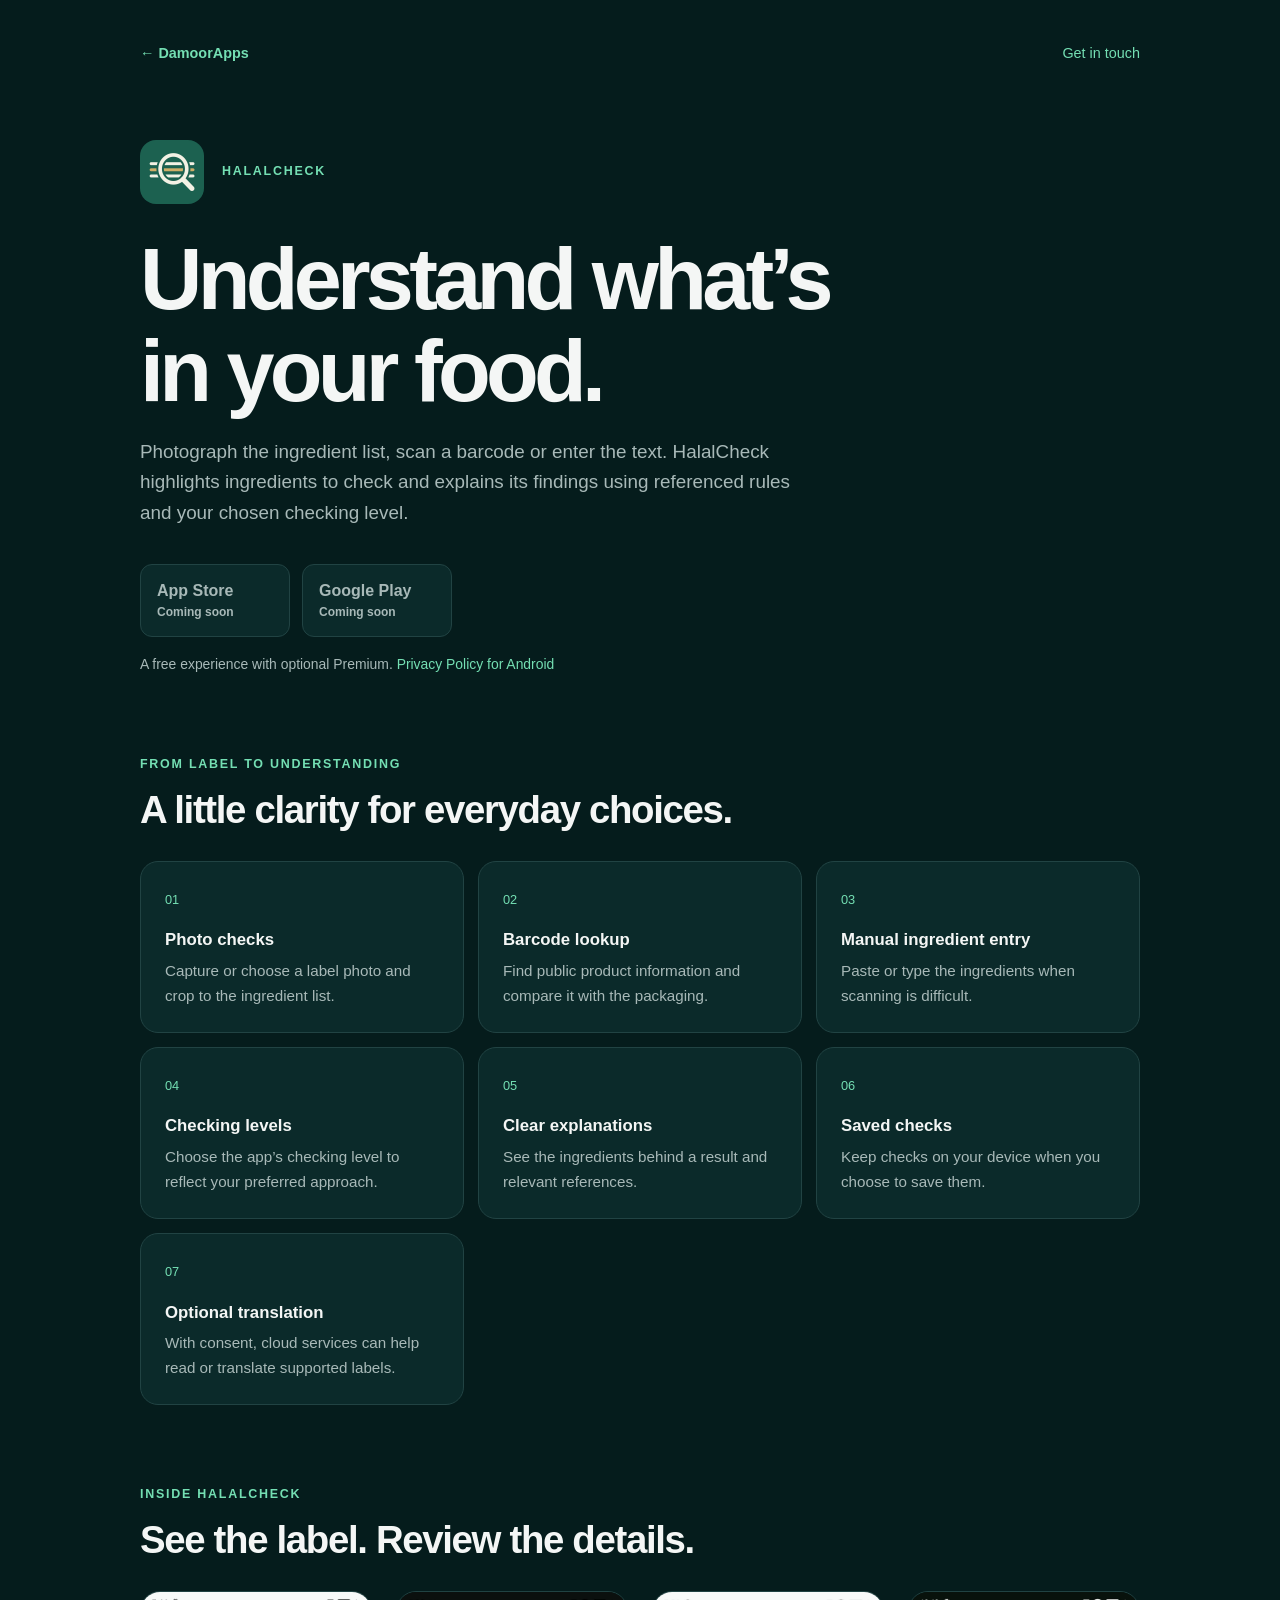
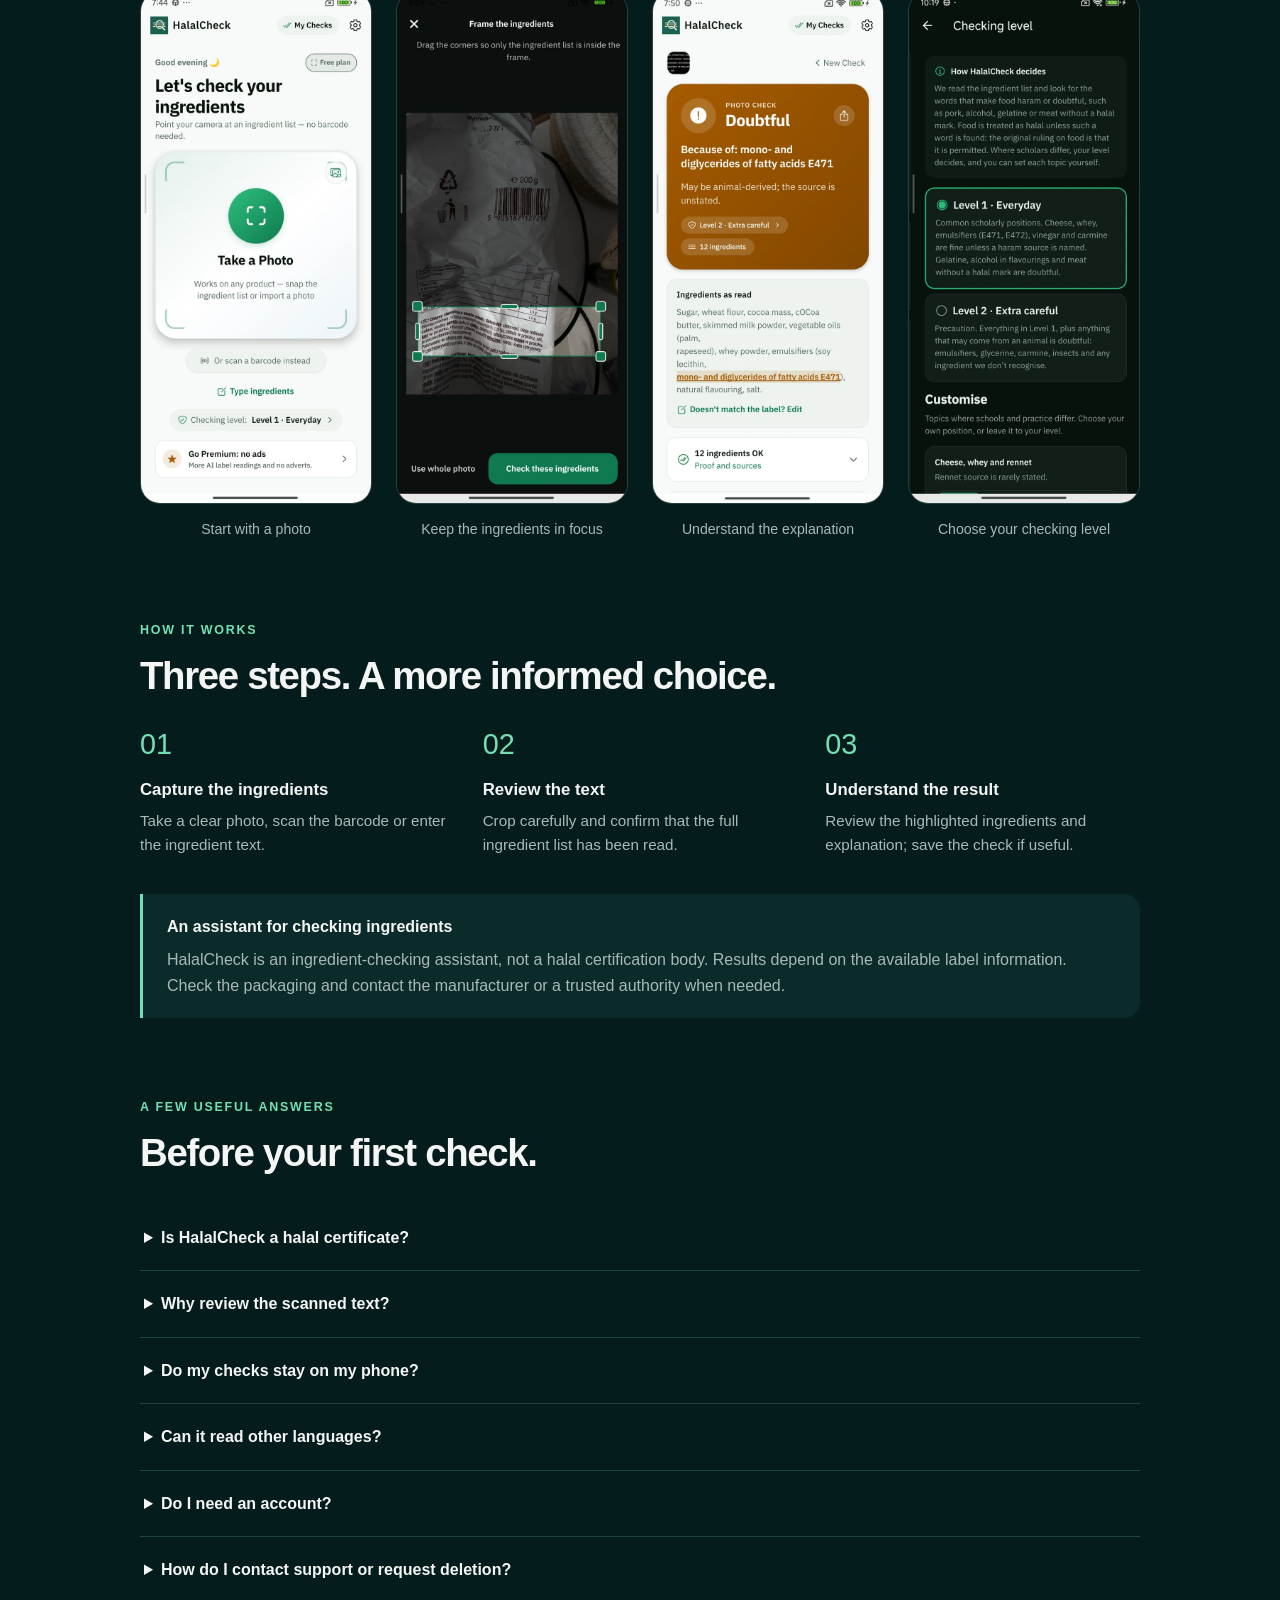
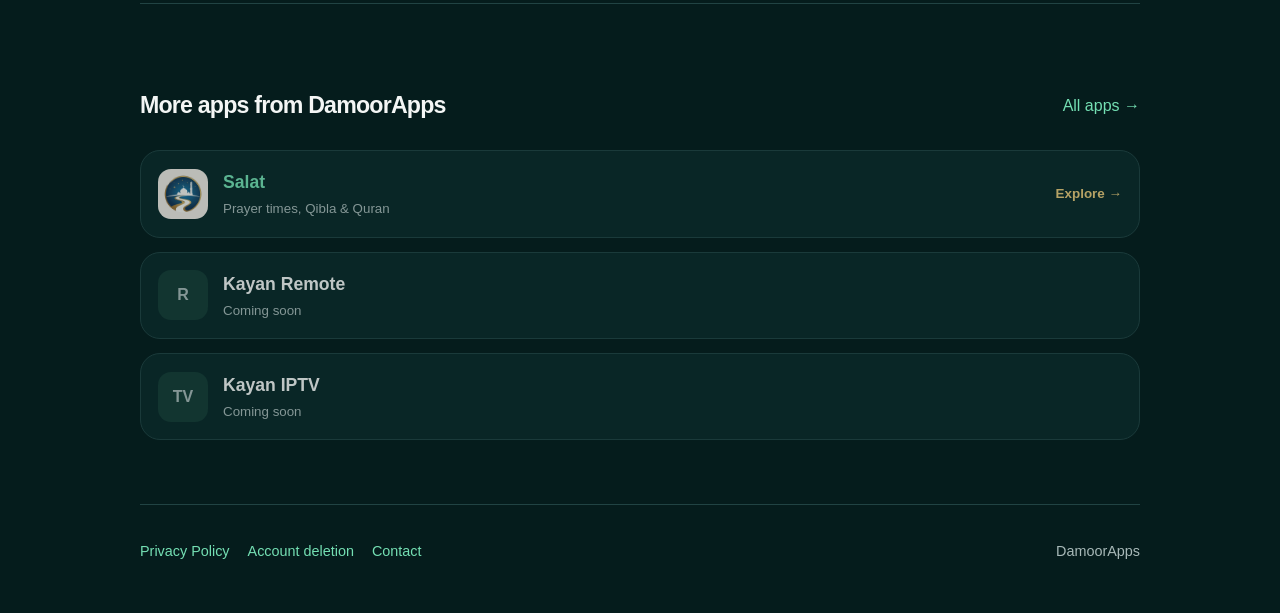
==== halalcheck/index.html @ dad69e05 "Add HalalCheck pages and refresh Salat store links and screenshots" ====
<!doctype html>
<html lang="en"><head><meta charset="utf-8"><meta name="viewport" content="width=device-width,initial-scale=1"><title>HalalCheck — Understand what’s in your food | DamoorApps</title><meta name="description" content="Photograph ingredients, scan a barcode or enter text. Review highlighted ingredients, explanations and references with HalalCheck."><link rel="canonical" href="https://damoorapps.com/halalcheck/"><meta property="og:type" content="website"><meta property="og:title" content="HalalCheck — Understand what’s in your food | DamoorApps"><meta property="og:description" content="Photograph ingredients, scan a barcode or enter text. Review highlighted ingredients, explanations and references with HalalCheck."><meta property="og:url" content="https://damoorapps.com/halalcheck/"><meta property="og:image" content="https://damoorapps.com/assets/halalcheck/icon.png"><meta property="og:image:alt" content="HalalCheck app icon"><meta name="twitter:card" content="summary"><link rel="stylesheet" href="/site.css"></head>
<body class="halalcheck-page"><a class="skip-link" href="#main">Skip to content</a><main id="main" class="wrap product-wrap">
<nav class="product-nav" aria-label="Page navigation"><a class="back" href="/#apps">← DamoorApps</a><a href="mailto:halalcheck@damoorapps.com">Get in touch</a></nav>
<section class="hc-hero" aria-labelledby="hero-title"><div class="app-identity"><img class="app-icon" src="/assets/halalcheck/icon.png" width="128" height="128" alt="HalalCheck app icon"><p class="eyebrow">HalalCheck</p></div><h1 id="hero-title">Understand what’s<br class="desktop-break"> in your food.</h1><p class="lead">Photograph the ingredient list, scan a barcode or enter the text. HalalCheck highlights ingredients to check and explains its findings using referenced rules and your chosen checking level.</p><div class="downloads" aria-label="Store availability"><div class="store unavailable">App Store <small>Coming soon</small></div><div class="store unavailable">Google Play <small>Coming soon</small></div></div><p class="store-note">A free experience with optional Premium. <a href="/halalcheck/privacy/">Privacy Policy for Android</a></p></section>
<section class="section-block" aria-labelledby="features-title"><p class="eyebrow">From label to understanding</p><h2 id="features-title">A little clarity for everyday choices.</h2><div class="feature-grid"><article class="feature-card"><span class="feature-number" aria-hidden="true">01</span><h3>Photo checks</h3><p>Capture or choose a label photo and crop to the ingredient list.</p></article><article class="feature-card"><span class="feature-number" aria-hidden="true">02</span><h3>Barcode lookup</h3><p>Find public product information and compare it with the packaging.</p></article><article class="feature-card"><span class="feature-number" aria-hidden="true">03</span><h3>Manual ingredient entry</h3><p>Paste or type the ingredients when scanning is difficult.</p></article><article class="feature-card"><span class="feature-number" aria-hidden="true">04</span><h3>Checking levels</h3><p>Choose the app’s checking level to reflect your preferred approach.</p></article><article class="feature-card"><span class="feature-number" aria-hidden="true">05</span><h3>Clear explanations</h3><p>See the ingredients behind a result and relevant references.</p></article><article class="feature-card"><span class="feature-number" aria-hidden="true">06</span><h3>Saved checks</h3><p>Keep checks on your device when you choose to save them.</p></article><article class="feature-card"><span class="feature-number" aria-hidden="true">07</span><h3>Optional translation</h3><p>With consent, cloud services can help read or translate supported labels.</p></article></div></section>
<section class="section-block" aria-labelledby="screens-title"><p class="eyebrow">Inside HalalCheck</p><h2 id="screens-title">See the label. Review the details.</h2><div class="screenshot-grid"><figure><img src="/assets/halalcheck/home.webp" width="648" height="1440" loading="lazy" decoding="async" alt="HalalCheck home with photo, barcode and manual ingredient entry"><figcaption>Start with a photo</figcaption></figure><figure><img src="/assets/halalcheck/crop.webp" width="648" height="1440" loading="lazy" decoding="async" alt="HalalCheck adjustable crop frame around a food label’s ingredient list"><figcaption>Keep the ingredients in focus</figcaption></figure><figure><img src="/assets/halalcheck/result.webp" width="648" height="1440" loading="lazy" decoding="async" alt="HalalCheck result highlighting E471 as doubtful at checking level 2, with the ingredient list and explanation"><figcaption>Understand the explanation</figcaption></figure><figure><img src="/assets/halalcheck/levels.webp" width="648" height="1440" loading="lazy" decoding="async" alt="HalalCheck checking-level settings showing Everyday and Extra careful options"><figcaption>Choose your checking level</figcaption></figure></div></section>
<section class="section-block" aria-labelledby="how-title"><p class="eyebrow">How it works</p><h2 id="how-title">Three steps. A more informed choice.</h2><ol class="steps"><li><h3>Capture the ingredients</h3><p>Take a clear photo, scan the barcode or enter the ingredient text.</p></li><li><h3>Review the text</h3><p>Crop carefully and confirm that the full ingredient list has been read.</p></li><li><h3>Understand the result</h3><p>Review the highlighted ingredients and explanation; save the check if useful.</p></li></ol><aside class="product-limit"><h3>An assistant for checking ingredients</h3><p>HalalCheck is an ingredient-checking assistant, not a halal certification body. Results depend on the available label information. Check the packaging and contact the manufacturer or a trusted authority when needed.</p></aside></section>
<section class="section-block faq" aria-labelledby="faq-title"><p class="eyebrow">A few useful answers</p><h2 id="faq-title">Before your first check.</h2><details><summary>Is HalalCheck a halal certificate?</summary><p>No. It helps you review ingredients and references; it does not certify products.</p></details><details><summary>Why review the scanned text?</summary><p>Blurry, folded or incomplete labels can lead to missing ingredients. Review and correct the full ingredient list before relying on a result.</p></details><details><summary>Do my checks stay on my phone?</summary><p>Saved history is local. Optional cloud operations and barcode lookup process some information online. Read the <a href="/halalcheck/privacy/">Android privacy policy</a> for details.</p></details><details><summary>Can it read other languages?</summary><p>Supported local recognition varies. Optional cloud reading or translation requires consent and an internet connection. The interface supports English, Arabic, French, Turkish, Urdu, Indonesian and Malay.</p></details><details><summary>Do I need an account?</summary><p>Basic local checks do not require one. Account and Premium features depend on availability.</p></details><details><summary>How do I contact support or request deletion?</summary><p>Email <a href="mailto:halalcheck@damoorapps.com">halalcheck@damoorapps.com</a>. You can <a href="/halalcheck/privacy/#account-deletion">request account deletion</a> without reinstalling the app.</p></details></section>
<section class="section-block more-apps" aria-labelledby="more-title"><div class="section-top"><h2 id="more-title">More apps from DamoorApps</h2><a href="/#apps">All apps →</a></div><div class="cards"><a class="app-card" href="/salat/"><img src="/salat-icon.png" width="50" height="50" loading="lazy" alt="Salat app icon"><span><strong>Salat</strong><small>Prayer times, Qibla &amp; Quran</small></span><b>Explore →</b></a><div class="app-card"><span class="app-monogram" aria-hidden="true">R</span><span><strong>Kayan Remote</strong><small>Coming soon</small></span></div><div class="app-card"><span class="app-monogram" aria-hidden="true">TV</span><span><strong>Kayan IPTV</strong><small>Coming soon</small></span></div></div></section>
<footer class="site-footer"><a href="/halalcheck/privacy/">Privacy Policy</a><a href="/halalcheck/privacy/#account-deletion">Account deletion</a><a href="mailto:halalcheck@damoorapps.com">Contact</a><span>DamoorApps</span></footer></main></body></html>
---- site.css ----
:root{--bg:#051c1c;--surface:#0b2a2a;--line:#214343;--gold:#e8c87a;--text:#f4f6f5;--muted:#a8b9b8}*{box-sizing:border-box}body{margin:0;background:var(--bg);color:var(--text);font-family:Inter,-apple-system,BlinkMacSystemFont,"Segoe UI",sans-serif;line-height:1.6}.wrap{width:min(100% - 40px,760px);margin:auto;padding:72px 0 40px}h1{font-size:clamp(2.45rem,10vw,5.2rem);line-height:1;letter-spacing:-.065em;margin:0 0 20px}h2{font-size:1.35rem;margin-top:38px}.eyebrow{color:var(--gold);font-size:.78rem;font-weight:800;letter-spacing:.14em;text-transform:uppercase;margin:0 0 18px}.lead{font-size:1.18rem;color:var(--muted);margin:0}.gold{color:var(--gold)}.back,a{color:var(--gold);text-decoration:none}.back{display:inline-block;margin-bottom:46px;font-weight:700}.cards{display:grid;gap:14px;margin-top:45px}.app-card{display:flex;align-items:center;gap:15px;border:1px solid var(--line);border-radius:20px;padding:17px;background:var(--surface);color:var(--text)}.app-card:hover{border-color:var(--gold)}.app-card img,.placeholder-icon{width:50px;height:50px;border-radius:13px;flex:none}.placeholder-icon{display:grid;place-items:center;background:#153838;color:var(--gold);font-weight:800;font-size:1.3rem}.app-card span:nth-child(2){display:grid;gap:2px;flex:1}.app-card strong{font-size:1.1rem}.app-card small,footer{color:var(--muted)}.app-card b,.app-card em{color:var(--gold);font-style:normal;font-size:.84rem;white-space:nowrap}.app-card:not(.live){opacity:.78}footer{display:flex;gap:11px;flex-wrap:wrap;margin-top:62px;font-size:.9rem}.hero{display:flex;gap:24px;align-items:center}.app-icon{width:94px;height:94px;border-radius:23px;flex:none}.hero h1{font-size:clamp(2.3rem,8vw,4.3rem)}.intro{font-size:1.13rem;color:var(--muted);max-width:660px;margin:44px 0 20px}.features{display:grid;grid-template-columns:repeat(2,minmax(0,1fr));gap:8px 18px;padding:0;margin:0;list-style:none}.features li{color:var(--text)}.features li:before{content:"•";color:var(--gold);margin-right:9px}.screens{display:flex;gap:14px;overflow-x:auto;margin:50px -20px 0;padding:0 20px 10px;scroll-snap-type:x mandatory}.screens img{width:202px;height:auto;flex:none;border-radius:22px;border:1px solid var(--line);scroll-snap-align:start}.downloads{display:flex;gap:12px;flex-wrap:wrap;margin-top:36px}.store{border:1px solid var(--line);border-radius:12px;padding:13px 16px;color:var(--text);font-weight:700;background:var(--surface)}.store small{display:block;color:var(--muted);font-size:.75rem}.disabled{opacity:.7;cursor:default}.policy{max-width:720px}.policy h1{font-size:clamp(2.4rem,8vw,4rem)}.policy h2{color:var(--gold)}.policy p,.policy li{color:var(--muted)}.policy ul{padding-left:20px}.updated{font-size:.9rem;margin-bottom:35px}.coming{min-height:80vh;display:grid;align-content:center}.coming .back{position:absolute;top:40px}@media(max-width:450px){.wrap{padding-top:56px}.hero{align-items:flex-start}.app-icon{width:72px;height:72px;border-radius:18px}.features{grid-template-columns:1fr}.hero{gap:17px}}

/* HalalCheck product pages and shared accessibility improvements. */
:focus-visible{outline:3px solid #e8c87a;outline-offset:5px}html{scroll-padding-top:24px}a:hover{text-decoration:underline}footer{display:flex;flex-wrap:wrap;gap:8px 18px;margin-top:44px}footer a{display:inline-flex;align-items:center;min-height:44px}.skip-link{position:fixed;top:8px;left:12px;z-index:10;background:var(--surface);padding:12px;transform:translateY(-150%)}.skip-link:focus{transform:none}.apple-store{padding:0;background:transparent;border:0;display:inline-flex;align-items:center;min-height:50px}.apple-store img{display:block;width:150px;height:50px}.halalcheck-page{--accent:#74dfb3}.halalcheck-page a,.halalcheck-page .eyebrow,.halalcheck-card b{color:var(--accent,#74dfb3)}.halalcheck-page .product-wrap{width:min(100% - 40px,1000px);padding-top:32px}.product-nav{display:flex;align-items:center;justify-content:space-between;gap:16px;margin-bottom:64px}.product-nav a{display:inline-flex;align-items:center;min-height:44px;font-size:.9rem}.product-nav .back{margin:0}.app-identity{display:flex;align-items:center;gap:18px;margin-bottom:30px}.app-identity .app-icon{width:64px;height:64px;border-radius:16px}.app-identity .eyebrow{margin:0}.hc-hero h1{font-size:clamp(2.7rem,7vw,5.4rem);line-height:1.06;letter-spacing:-.055em;max-width:820px}.hc-hero .lead{max-width:680px}.store-note{font-size:.87rem;color:var(--muted);margin-top:16px}.unavailable{opacity:1;color:var(--muted);min-width:150px}.section-block{margin-top:80px}.section-block h2{font-size:clamp(1.65rem,3.6vw,2.4rem);line-height:1.2;letter-spacing:-.035em;margin:0 0 28px}.section-block .eyebrow{margin-bottom:12px}.feature-grid{display:grid;grid-template-columns:repeat(3,minmax(0,1fr));gap:14px}.feature-card{border:1px solid var(--line);background:var(--surface);border-radius:18px;padding:24px}.feature-number{color:var(--accent);font-size:.8rem}.feature-card h3,.steps h3{font-size:1.05rem;margin:18px 0 8px;line-height:1.3}.feature-card p,.steps p{font-size:.95rem;margin:0;color:var(--muted)}.screenshot-grid{display:grid;grid-template-columns:repeat(4,minmax(0,1fr));gap:24px}.screenshot-grid figure{margin:0;min-width:0}.screenshot-grid img{display:block;width:100%;height:auto;border:1px solid var(--line);border-radius:20px}.screenshot-grid figcaption{color:var(--muted);font-size:.88rem;margin-top:14px;text-align:center}.steps{display:grid;grid-template-columns:repeat(3,minmax(0,1fr));list-style:none;counter-reset:step;gap:28px;padding:0}.steps li{counter-increment:step}.steps li:before{content:"0" counter(step);display:block;color:var(--accent);font-size:1.8rem;line-height:1.2}.product-limit{border-left:3px solid var(--accent);background:var(--surface);padding:20px 24px;margin-top:36px;border-radius:0 16px 16px 0}.product-limit h3{font-size:1rem;margin:0 0 8px}.product-limit p{color:var(--muted);margin:0}.faq details{border-bottom:1px solid var(--line)}.faq summary{cursor:pointer;font-weight:650;padding:20px 4px;min-height:48px}.faq details p{color:var(--muted);margin:0;padding:0 4px 20px}.section-top{display:flex;justify-content:space-between;gap:18px;align-items:center}.section-top h2{font-size:1.45rem;margin:0}.section-top a{flex:none;min-height:44px;display:inline-flex;align-items:center}.more-apps .cards{margin-top:22px}.app-monogram{width:50px;height:50px;border-radius:13px;background:#163c36;display:grid;place-items:center;color:var(--muted);flex:none;font-weight:700}.site-footer{border-top:1px solid var(--line);padding-top:24px;margin-top:64px;font-size:.9rem}.site-footer span{margin-left:auto;display:inline-flex;align-items:center;min-height:44px}.halalcheck-page.policy h2,.halalcheck-page .policy h2{color:var(--accent)}.policy a{overflow-wrap:anywhere}.policy h2{scroll-margin-top:24px}.deletion-link{display:inline-flex;align-items:center;min-height:44px;text-decoration:underline}.halalcheck-card:hover{border-color:#74dfb3}
@media(max-width:700px){.feature-grid{grid-template-columns:repeat(2,minmax(0,1fr))}.screenshot-grid{grid-template-columns:repeat(2,minmax(0,1fr));gap:24px}.product-nav{margin-bottom:44px}.hc-hero h1{font-size:clamp(2.7rem,9vw,4.8rem)}.section-block{margin-top:60px}.section-top{align-items:flex-start;flex-wrap:wrap}}
@media(max-width:450px){.desktop-break{display:none}.feature-grid,.steps{grid-template-columns:1fr}.feature-card{padding:20px}.steps{gap:26px}.screenshot-grid{grid-template-columns:1fr;gap:30px}.screenshot-grid figure{width:min(100%,285px);margin:auto}.product-nav{gap:8px}.product-nav a{font-size:.85rem}.site-footer span{width:100%;margin:0}.app-card{gap:12px;padding:14px}.app-card b{font-size:.75rem}.app-card small{font-size:.78rem}.section-top h2{max-width:260px}}
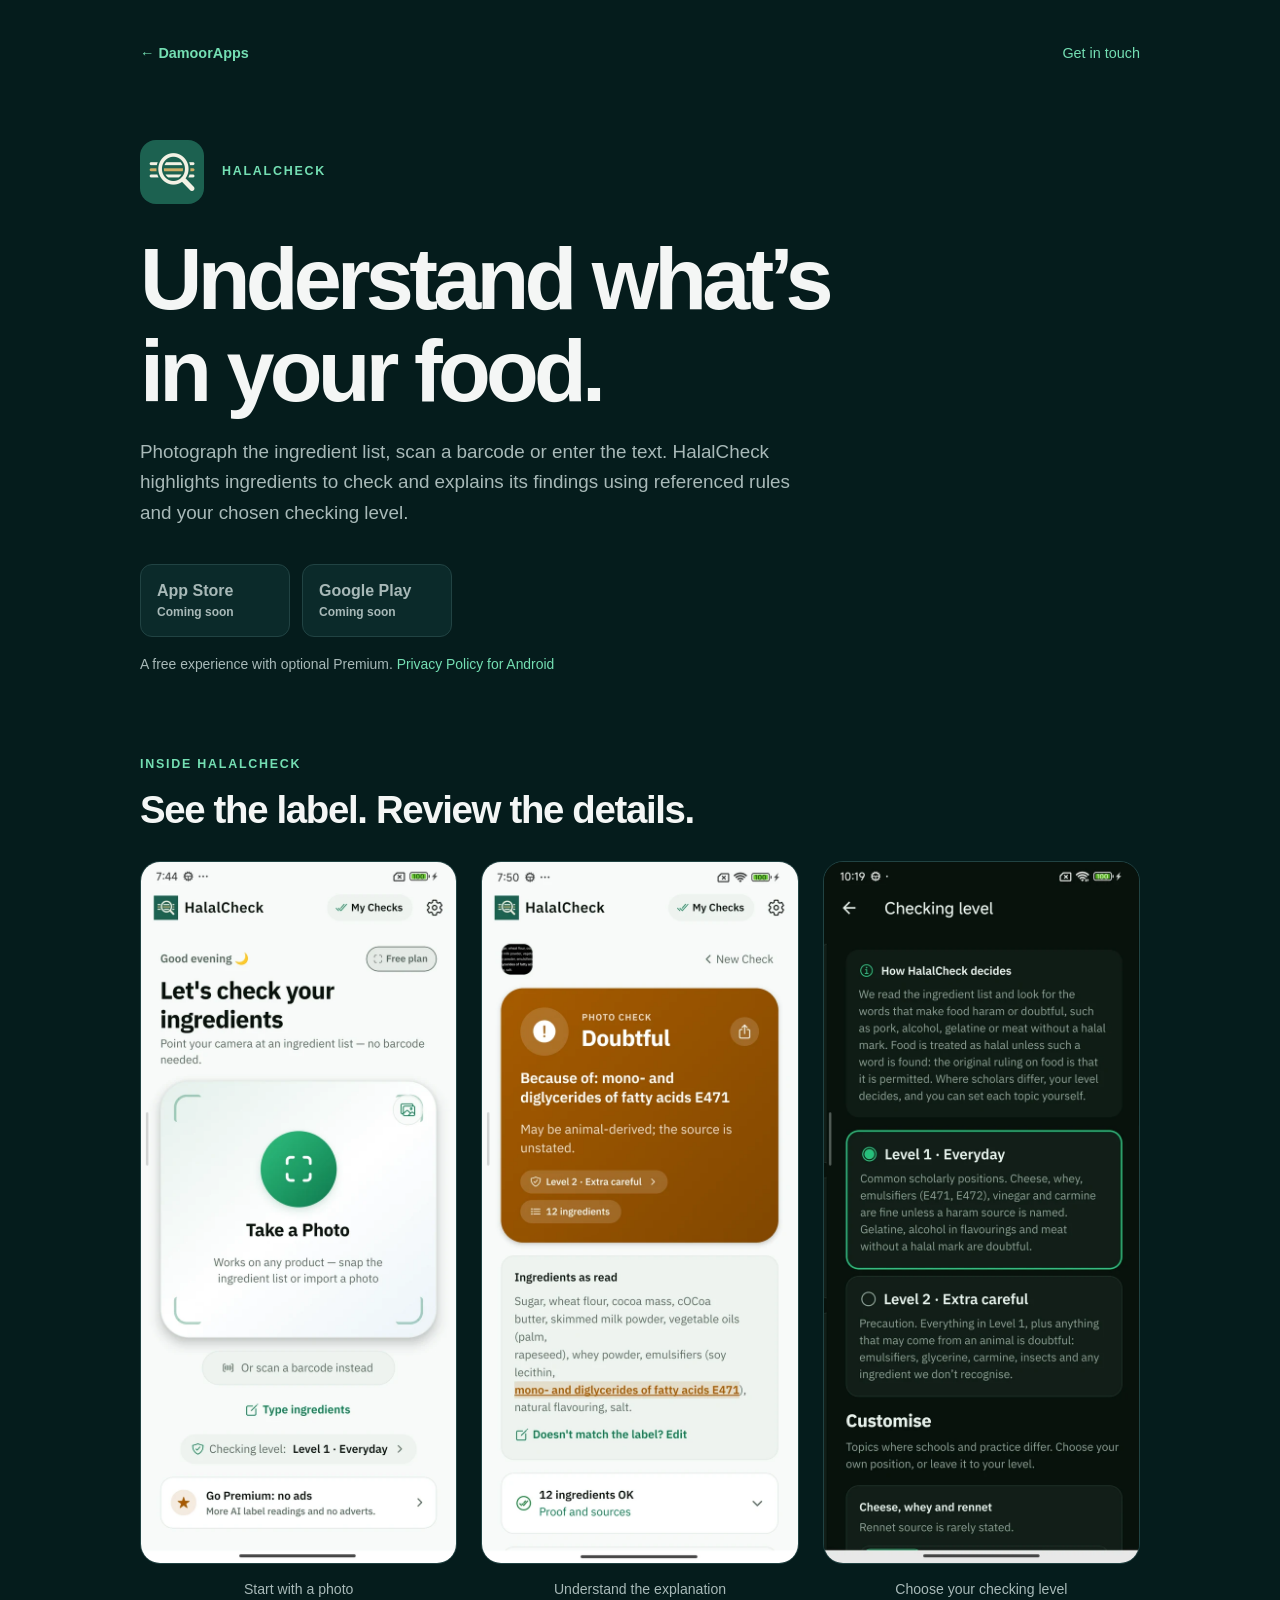
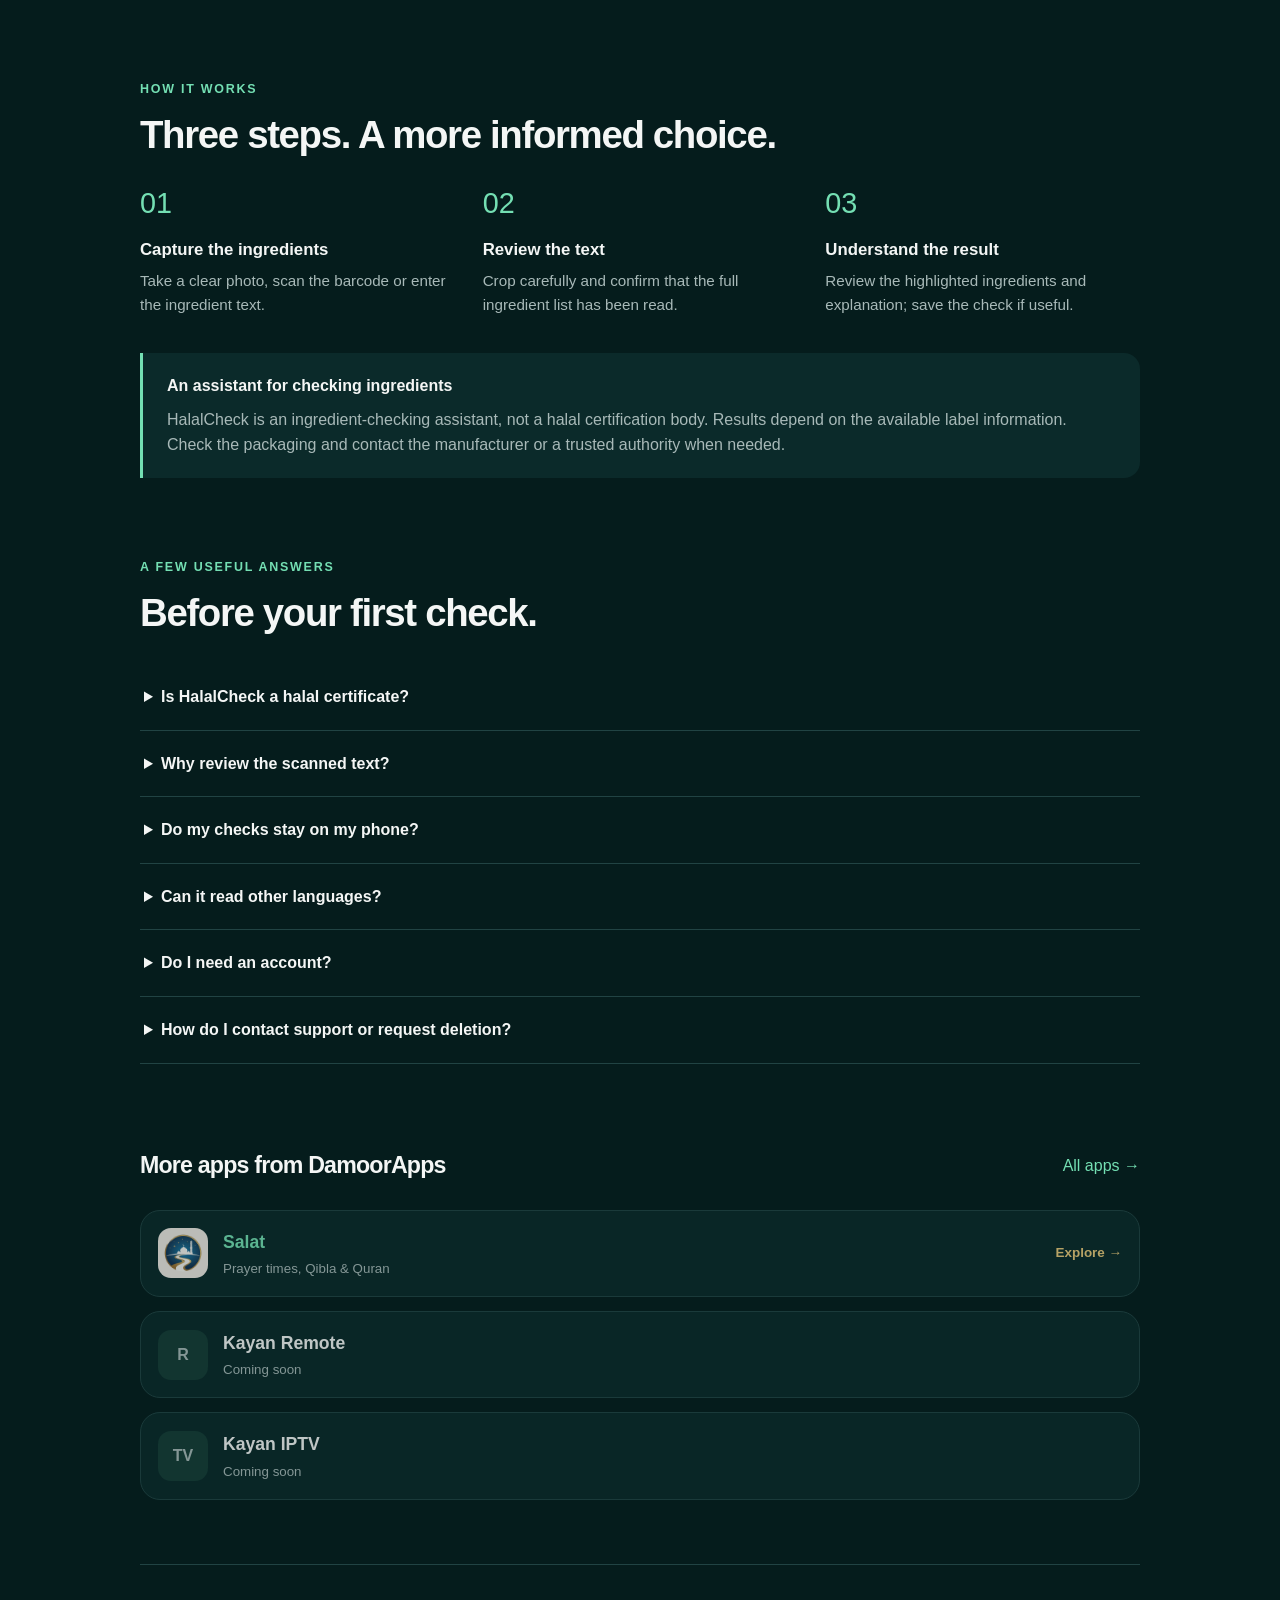
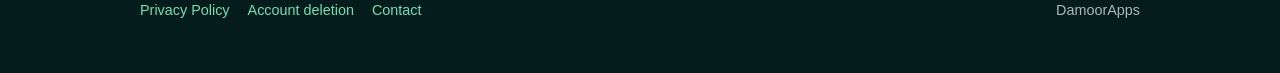
==== commit a71d6d01: "Remove HalalCheck feature section and crop screenshot" ====
--- a/halalcheck/index.html
+++ b/halalcheck/index.html
@@ -3,8 +3,7 @@
 <body class="halalcheck-page"><a class="skip-link" href="#main">Skip to content</a><main id="main" class="wrap product-wrap">
 <nav class="product-nav" aria-label="Page navigation"><a class="back" href="/#apps">← DamoorApps</a><a href="mailto:halalcheck@damoorapps.com">Get in touch</a></nav>
 <section class="hc-hero" aria-labelledby="hero-title"><div class="app-identity"><img class="app-icon" src="/assets/halalcheck/icon.png" width="128" height="128" alt="HalalCheck app icon"><p class="eyebrow">HalalCheck</p></div><h1 id="hero-title">Understand what’s<br class="desktop-break"> in your food.</h1><p class="lead">Photograph the ingredient list, scan a barcode or enter the text. HalalCheck highlights ingredients to check and explains its findings using referenced rules and your chosen checking level.</p><div class="downloads" aria-label="Store availability"><div class="store unavailable">App Store <small>Coming soon</small></div><div class="store unavailable">Google Play <small>Coming soon</small></div></div><p class="store-note">A free experience with optional Premium. <a href="/halalcheck/privacy/">Privacy Policy for Android</a></p></section>
-<section class="section-block" aria-labelledby="features-title"><p class="eyebrow">From label to understanding</p><h2 id="features-title">A little clarity for everyday choices.</h2><div class="feature-grid"><article class="feature-card"><span class="feature-number" aria-hidden="true">01</span><h3>Photo checks</h3><p>Capture or choose a label photo and crop to the ingredient list.</p></article><article class="feature-card"><span class="feature-number" aria-hidden="true">02</span><h3>Barcode lookup</h3><p>Find public product information and compare it with the packaging.</p></article><article class="feature-card"><span class="feature-number" aria-hidden="true">03</span><h3>Manual ingredient entry</h3><p>Paste or type the ingredients when scanning is difficult.</p></article><article class="feature-card"><span class="feature-number" aria-hidden="true">04</span><h3>Checking levels</h3><p>Choose the app’s checking level to reflect your preferred approach.</p></article><article class="feature-card"><span class="feature-number" aria-hidden="true">05</span><h3>Clear explanations</h3><p>See the ingredients behind a result and relevant references.</p></article><article class="feature-card"><span class="feature-number" aria-hidden="true">06</span><h3>Saved checks</h3><p>Keep checks on your device when you choose to save them.</p></article><article class="feature-card"><span class="feature-number" aria-hidden="true">07</span><h3>Optional translation</h3><p>With consent, cloud services can help read or translate supported labels.</p></article></div></section>
-<section class="section-block" aria-labelledby="screens-title"><p class="eyebrow">Inside HalalCheck</p><h2 id="screens-title">See the label. Review the details.</h2><div class="screenshot-grid"><figure><img src="/assets/halalcheck/home.webp" width="648" height="1440" loading="lazy" decoding="async" alt="HalalCheck home with photo, barcode and manual ingredient entry"><figcaption>Start with a photo</figcaption></figure><figure><img src="/assets/halalcheck/crop.webp" width="648" height="1440" loading="lazy" decoding="async" alt="HalalCheck adjustable crop frame around a food label’s ingredient list"><figcaption>Keep the ingredients in focus</figcaption></figure><figure><img src="/assets/halalcheck/result.webp" width="648" height="1440" loading="lazy" decoding="async" alt="HalalCheck result highlighting E471 as doubtful at checking level 2, with the ingredient list and explanation"><figcaption>Understand the explanation</figcaption></figure><figure><img src="/assets/halalcheck/levels.webp" width="648" height="1440" loading="lazy" decoding="async" alt="HalalCheck checking-level settings showing Everyday and Extra careful options"><figcaption>Choose your checking level</figcaption></figure></div></section>
+<section class="section-block" aria-labelledby="screens-title"><p class="eyebrow">Inside HalalCheck</p><h2 id="screens-title">See the label. Review the details.</h2><div class="screenshot-grid"><figure><img src="/assets/halalcheck/home.webp" width="648" height="1440" loading="lazy" decoding="async" alt="HalalCheck home with photo, barcode and manual ingredient entry"><figcaption>Start with a photo</figcaption></figure><figure><img src="/assets/halalcheck/result.webp" width="648" height="1440" loading="lazy" decoding="async" alt="HalalCheck result highlighting E471 as doubtful at checking level 2, with the ingredient list and explanation"><figcaption>Understand the explanation</figcaption></figure><figure><img src="/assets/halalcheck/levels.webp" width="648" height="1440" loading="lazy" decoding="async" alt="HalalCheck checking-level settings showing Everyday and Extra careful options"><figcaption>Choose your checking level</figcaption></figure></div></section>
 <section class="section-block" aria-labelledby="how-title"><p class="eyebrow">How it works</p><h2 id="how-title">Three steps. A more informed choice.</h2><ol class="steps"><li><h3>Capture the ingredients</h3><p>Take a clear photo, scan the barcode or enter the ingredient text.</p></li><li><h3>Review the text</h3><p>Crop carefully and confirm that the full ingredient list has been read.</p></li><li><h3>Understand the result</h3><p>Review the highlighted ingredients and explanation; save the check if useful.</p></li></ol><aside class="product-limit"><h3>An assistant for checking ingredients</h3><p>HalalCheck is an ingredient-checking assistant, not a halal certification body. Results depend on the available label information. Check the packaging and contact the manufacturer or a trusted authority when needed.</p></aside></section>
 <section class="section-block faq" aria-labelledby="faq-title"><p class="eyebrow">A few useful answers</p><h2 id="faq-title">Before your first check.</h2><details><summary>Is HalalCheck a halal certificate?</summary><p>No. It helps you review ingredients and references; it does not certify products.</p></details><details><summary>Why review the scanned text?</summary><p>Blurry, folded or incomplete labels can lead to missing ingredients. Review and correct the full ingredient list before relying on a result.</p></details><details><summary>Do my checks stay on my phone?</summary><p>Saved history is local. Optional cloud operations and barcode lookup process some information online. Read the <a href="/halalcheck/privacy/">Android privacy policy</a> for details.</p></details><details><summary>Can it read other languages?</summary><p>Supported local recognition varies. Optional cloud reading or translation requires consent and an internet connection. The interface supports English, Arabic, French, Turkish, Urdu, Indonesian and Malay.</p></details><details><summary>Do I need an account?</summary><p>Basic local checks do not require one. Account and Premium features depend on availability.</p></details><details><summary>How do I contact support or request deletion?</summary><p>Email <a href="mailto:halalcheck@damoorapps.com">halalcheck@damoorapps.com</a>. You can <a href="/halalcheck/privacy/#account-deletion">request account deletion</a> without reinstalling the app.</p></details></section>
 <section class="section-block more-apps" aria-labelledby="more-title"><div class="section-top"><h2 id="more-title">More apps from DamoorApps</h2><a href="/#apps">All apps →</a></div><div class="cards"><a class="app-card" href="/salat/"><img src="/salat-icon.png" width="50" height="50" loading="lazy" alt="Salat app icon"><span><strong>Salat</strong><small>Prayer times, Qibla &amp; Quran</small></span><b>Explore →</b></a><div class="app-card"><span class="app-monogram" aria-hidden="true">R</span><span><strong>Kayan Remote</strong><small>Coming soon</small></span></div><div class="app-card"><span class="app-monogram" aria-hidden="true">TV</span><span><strong>Kayan IPTV</strong><small>Coming soon</small></span></div></div></section>
--- a/site.css
+++ b/site.css
@@ -1,6 +1,6 @@
 :root{--bg:#051c1c;--surface:#0b2a2a;--line:#214343;--gold:#e8c87a;--text:#f4f6f5;--muted:#a8b9b8}*{box-sizing:border-box}body{margin:0;background:var(--bg);color:var(--text);font-family:Inter,-apple-system,BlinkMacSystemFont,"Segoe UI",sans-serif;line-height:1.6}.wrap{width:min(100% - 40px,760px);margin:auto;padding:72px 0 40px}h1{font-size:clamp(2.45rem,10vw,5.2rem);line-height:1;letter-spacing:-.065em;margin:0 0 20px}h2{font-size:1.35rem;margin-top:38px}.eyebrow{color:var(--gold);font-size:.78rem;font-weight:800;letter-spacing:.14em;text-transform:uppercase;margin:0 0 18px}.lead{font-size:1.18rem;color:var(--muted);margin:0}.gold{color:var(--gold)}.back,a{color:var(--gold);text-decoration:none}.back{display:inline-block;margin-bottom:46px;font-weight:700}.cards{display:grid;gap:14px;margin-top:45px}.app-card{display:flex;align-items:center;gap:15px;border:1px solid var(--line);border-radius:20px;padding:17px;background:var(--surface);color:var(--text)}.app-card:hover{border-color:var(--gold)}.app-card img,.placeholder-icon{width:50px;height:50px;border-radius:13px;flex:none}.placeholder-icon{display:grid;place-items:center;background:#153838;color:var(--gold);font-weight:800;font-size:1.3rem}.app-card span:nth-child(2){display:grid;gap:2px;flex:1}.app-card strong{font-size:1.1rem}.app-card small,footer{color:var(--muted)}.app-card b,.app-card em{color:var(--gold);font-style:normal;font-size:.84rem;white-space:nowrap}.app-card:not(.live){opacity:.78}footer{display:flex;gap:11px;flex-wrap:wrap;margin-top:62px;font-size:.9rem}.hero{display:flex;gap:24px;align-items:center}.app-icon{width:94px;height:94px;border-radius:23px;flex:none}.hero h1{font-size:clamp(2.3rem,8vw,4.3rem)}.intro{font-size:1.13rem;color:var(--muted);max-width:660px;margin:44px 0 20px}.features{display:grid;grid-template-columns:repeat(2,minmax(0,1fr));gap:8px 18px;padding:0;margin:0;list-style:none}.features li{color:var(--text)}.features li:before{content:"•";color:var(--gold);margin-right:9px}.screens{display:flex;gap:14px;overflow-x:auto;margin:50px -20px 0;padding:0 20px 10px;scroll-snap-type:x mandatory}.screens img{width:202px;height:auto;flex:none;border-radius:22px;border:1px solid var(--line);scroll-snap-align:start}.downloads{display:flex;gap:12px;flex-wrap:wrap;margin-top:36px}.store{border:1px solid var(--line);border-radius:12px;padding:13px 16px;color:var(--text);font-weight:700;background:var(--surface)}.store small{display:block;color:var(--muted);font-size:.75rem}.disabled{opacity:.7;cursor:default}.policy{max-width:720px}.policy h1{font-size:clamp(2.4rem,8vw,4rem)}.policy h2{color:var(--gold)}.policy p,.policy li{color:var(--muted)}.policy ul{padding-left:20px}.updated{font-size:.9rem;margin-bottom:35px}.coming{min-height:80vh;display:grid;align-content:center}.coming .back{position:absolute;top:40px}@media(max-width:450px){.wrap{padding-top:56px}.hero{align-items:flex-start}.app-icon{width:72px;height:72px;border-radius:18px}.features{grid-template-columns:1fr}.hero{gap:17px}}
 
 /* HalalCheck product pages and shared accessibility improvements. */
-:focus-visible{outline:3px solid #e8c87a;outline-offset:5px}html{scroll-padding-top:24px}a:hover{text-decoration:underline}footer{display:flex;flex-wrap:wrap;gap:8px 18px;margin-top:44px}footer a{display:inline-flex;align-items:center;min-height:44px}.skip-link{position:fixed;top:8px;left:12px;z-index:10;background:var(--surface);padding:12px;transform:translateY(-150%)}.skip-link:focus{transform:none}.apple-store{padding:0;background:transparent;border:0;display:inline-flex;align-items:center;min-height:50px}.apple-store img{display:block;width:150px;height:50px}.halalcheck-page{--accent:#74dfb3}.halalcheck-page a,.halalcheck-page .eyebrow,.halalcheck-card b{color:var(--accent,#74dfb3)}.halalcheck-page .product-wrap{width:min(100% - 40px,1000px);padding-top:32px}.product-nav{display:flex;align-items:center;justify-content:space-between;gap:16px;margin-bottom:64px}.product-nav a{display:inline-flex;align-items:center;min-height:44px;font-size:.9rem}.product-nav .back{margin:0}.app-identity{display:flex;align-items:center;gap:18px;margin-bottom:30px}.app-identity .app-icon{width:64px;height:64px;border-radius:16px}.app-identity .eyebrow{margin:0}.hc-hero h1{font-size:clamp(2.7rem,7vw,5.4rem);line-height:1.06;letter-spacing:-.055em;max-width:820px}.hc-hero .lead{max-width:680px}.store-note{font-size:.87rem;color:var(--muted);margin-top:16px}.unavailable{opacity:1;color:var(--muted);min-width:150px}.section-block{margin-top:80px}.section-block h2{font-size:clamp(1.65rem,3.6vw,2.4rem);line-height:1.2;letter-spacing:-.035em;margin:0 0 28px}.section-block .eyebrow{margin-bottom:12px}.feature-grid{display:grid;grid-template-columns:repeat(3,minmax(0,1fr));gap:14px}.feature-card{border:1px solid var(--line);background:var(--surface);border-radius:18px;padding:24px}.feature-number{color:var(--accent);font-size:.8rem}.feature-card h3,.steps h3{font-size:1.05rem;margin:18px 0 8px;line-height:1.3}.feature-card p,.steps p{font-size:.95rem;margin:0;color:var(--muted)}.screenshot-grid{display:grid;grid-template-columns:repeat(4,minmax(0,1fr));gap:24px}.screenshot-grid figure{margin:0;min-width:0}.screenshot-grid img{display:block;width:100%;height:auto;border:1px solid var(--line);border-radius:20px}.screenshot-grid figcaption{color:var(--muted);font-size:.88rem;margin-top:14px;text-align:center}.steps{display:grid;grid-template-columns:repeat(3,minmax(0,1fr));list-style:none;counter-reset:step;gap:28px;padding:0}.steps li{counter-increment:step}.steps li:before{content:"0" counter(step);display:block;color:var(--accent);font-size:1.8rem;line-height:1.2}.product-limit{border-left:3px solid var(--accent);background:var(--surface);padding:20px 24px;margin-top:36px;border-radius:0 16px 16px 0}.product-limit h3{font-size:1rem;margin:0 0 8px}.product-limit p{color:var(--muted);margin:0}.faq details{border-bottom:1px solid var(--line)}.faq summary{cursor:pointer;font-weight:650;padding:20px 4px;min-height:48px}.faq details p{color:var(--muted);margin:0;padding:0 4px 20px}.section-top{display:flex;justify-content:space-between;gap:18px;align-items:center}.section-top h2{font-size:1.45rem;margin:0}.section-top a{flex:none;min-height:44px;display:inline-flex;align-items:center}.more-apps .cards{margin-top:22px}.app-monogram{width:50px;height:50px;border-radius:13px;background:#163c36;display:grid;place-items:center;color:var(--muted);flex:none;font-weight:700}.site-footer{border-top:1px solid var(--line);padding-top:24px;margin-top:64px;font-size:.9rem}.site-footer span{margin-left:auto;display:inline-flex;align-items:center;min-height:44px}.halalcheck-page.policy h2,.halalcheck-page .policy h2{color:var(--accent)}.policy a{overflow-wrap:anywhere}.policy h2{scroll-margin-top:24px}.deletion-link{display:inline-flex;align-items:center;min-height:44px;text-decoration:underline}.halalcheck-card:hover{border-color:#74dfb3}
+:focus-visible{outline:3px solid #e8c87a;outline-offset:5px}html{scroll-padding-top:24px}a:hover{text-decoration:underline}footer{display:flex;flex-wrap:wrap;gap:8px 18px;margin-top:44px}footer a{display:inline-flex;align-items:center;min-height:44px}.skip-link{position:fixed;top:8px;left:12px;z-index:10;background:var(--surface);padding:12px;transform:translateY(-150%)}.skip-link:focus{transform:none}.apple-store{padding:0;background:transparent;border:0;display:inline-flex;align-items:center;min-height:50px}.apple-store img{display:block;width:150px;height:50px}.halalcheck-page{--accent:#74dfb3}.halalcheck-page a,.halalcheck-page .eyebrow,.halalcheck-card b{color:var(--accent,#74dfb3)}.halalcheck-page .product-wrap{width:min(100% - 40px,1000px);padding-top:32px}.product-nav{display:flex;align-items:center;justify-content:space-between;gap:16px;margin-bottom:64px}.product-nav a{display:inline-flex;align-items:center;min-height:44px;font-size:.9rem}.product-nav .back{margin:0}.app-identity{display:flex;align-items:center;gap:18px;margin-bottom:30px}.app-identity .app-icon{width:64px;height:64px;border-radius:16px}.app-identity .eyebrow{margin:0}.hc-hero h1{font-size:clamp(2.7rem,7vw,5.4rem);line-height:1.06;letter-spacing:-.055em;max-width:820px}.hc-hero .lead{max-width:680px}.store-note{font-size:.87rem;color:var(--muted);margin-top:16px}.unavailable{opacity:1;color:var(--muted);min-width:150px}.section-block{margin-top:80px}.section-block h2{font-size:clamp(1.65rem,3.6vw,2.4rem);line-height:1.2;letter-spacing:-.035em;margin:0 0 28px}.section-block .eyebrow{margin-bottom:12px}.feature-grid{display:grid;grid-template-columns:repeat(3,minmax(0,1fr));gap:14px}.feature-card{border:1px solid var(--line);background:var(--surface);border-radius:18px;padding:24px}.feature-number{color:var(--accent);font-size:.8rem}.feature-card h3,.steps h3{font-size:1.05rem;margin:18px 0 8px;line-height:1.3}.feature-card p,.steps p{font-size:.95rem;margin:0;color:var(--muted)}.screenshot-grid{display:grid;grid-template-columns:repeat(3,minmax(0,1fr));gap:24px}.screenshot-grid figure{margin:0;min-width:0}.screenshot-grid img{display:block;width:100%;height:auto;border:1px solid var(--line);border-radius:20px}.screenshot-grid figcaption{color:var(--muted);font-size:.88rem;margin-top:14px;text-align:center}.steps{display:grid;grid-template-columns:repeat(3,minmax(0,1fr));list-style:none;counter-reset:step;gap:28px;padding:0}.steps li{counter-increment:step}.steps li:before{content:"0" counter(step);display:block;color:var(--accent);font-size:1.8rem;line-height:1.2}.product-limit{border-left:3px solid var(--accent);background:var(--surface);padding:20px 24px;margin-top:36px;border-radius:0 16px 16px 0}.product-limit h3{font-size:1rem;margin:0 0 8px}.product-limit p{color:var(--muted);margin:0}.faq details{border-bottom:1px solid var(--line)}.faq summary{cursor:pointer;font-weight:650;padding:20px 4px;min-height:48px}.faq details p{color:var(--muted);margin:0;padding:0 4px 20px}.section-top{display:flex;justify-content:space-between;gap:18px;align-items:center}.section-top h2{font-size:1.45rem;margin:0}.section-top a{flex:none;min-height:44px;display:inline-flex;align-items:center}.more-apps .cards{margin-top:22px}.app-monogram{width:50px;height:50px;border-radius:13px;background:#163c36;display:grid;place-items:center;color:var(--muted);flex:none;font-weight:700}.site-footer{border-top:1px solid var(--line);padding-top:24px;margin-top:64px;font-size:.9rem}.site-footer span{margin-left:auto;display:inline-flex;align-items:center;min-height:44px}.halalcheck-page.policy h2,.halalcheck-page .policy h2{color:var(--accent)}.policy a{overflow-wrap:anywhere}.policy h2{scroll-margin-top:24px}.deletion-link{display:inline-flex;align-items:center;min-height:44px;text-decoration:underline}.halalcheck-card:hover{border-color:#74dfb3}
 @media(max-width:700px){.feature-grid{grid-template-columns:repeat(2,minmax(0,1fr))}.screenshot-grid{grid-template-columns:repeat(2,minmax(0,1fr));gap:24px}.product-nav{margin-bottom:44px}.hc-hero h1{font-size:clamp(2.7rem,9vw,4.8rem)}.section-block{margin-top:60px}.section-top{align-items:flex-start;flex-wrap:wrap}}
 @media(max-width:450px){.desktop-break{display:none}.feature-grid,.steps{grid-template-columns:1fr}.feature-card{padding:20px}.steps{gap:26px}.screenshot-grid{grid-template-columns:1fr;gap:30px}.screenshot-grid figure{width:min(100%,285px);margin:auto}.product-nav{gap:8px}.product-nav a{font-size:.85rem}.site-footer span{width:100%;margin:0}.app-card{gap:12px;padding:14px}.app-card b{font-size:.75rem}.app-card small{font-size:.78rem}.section-top h2{max-width:260px}}
